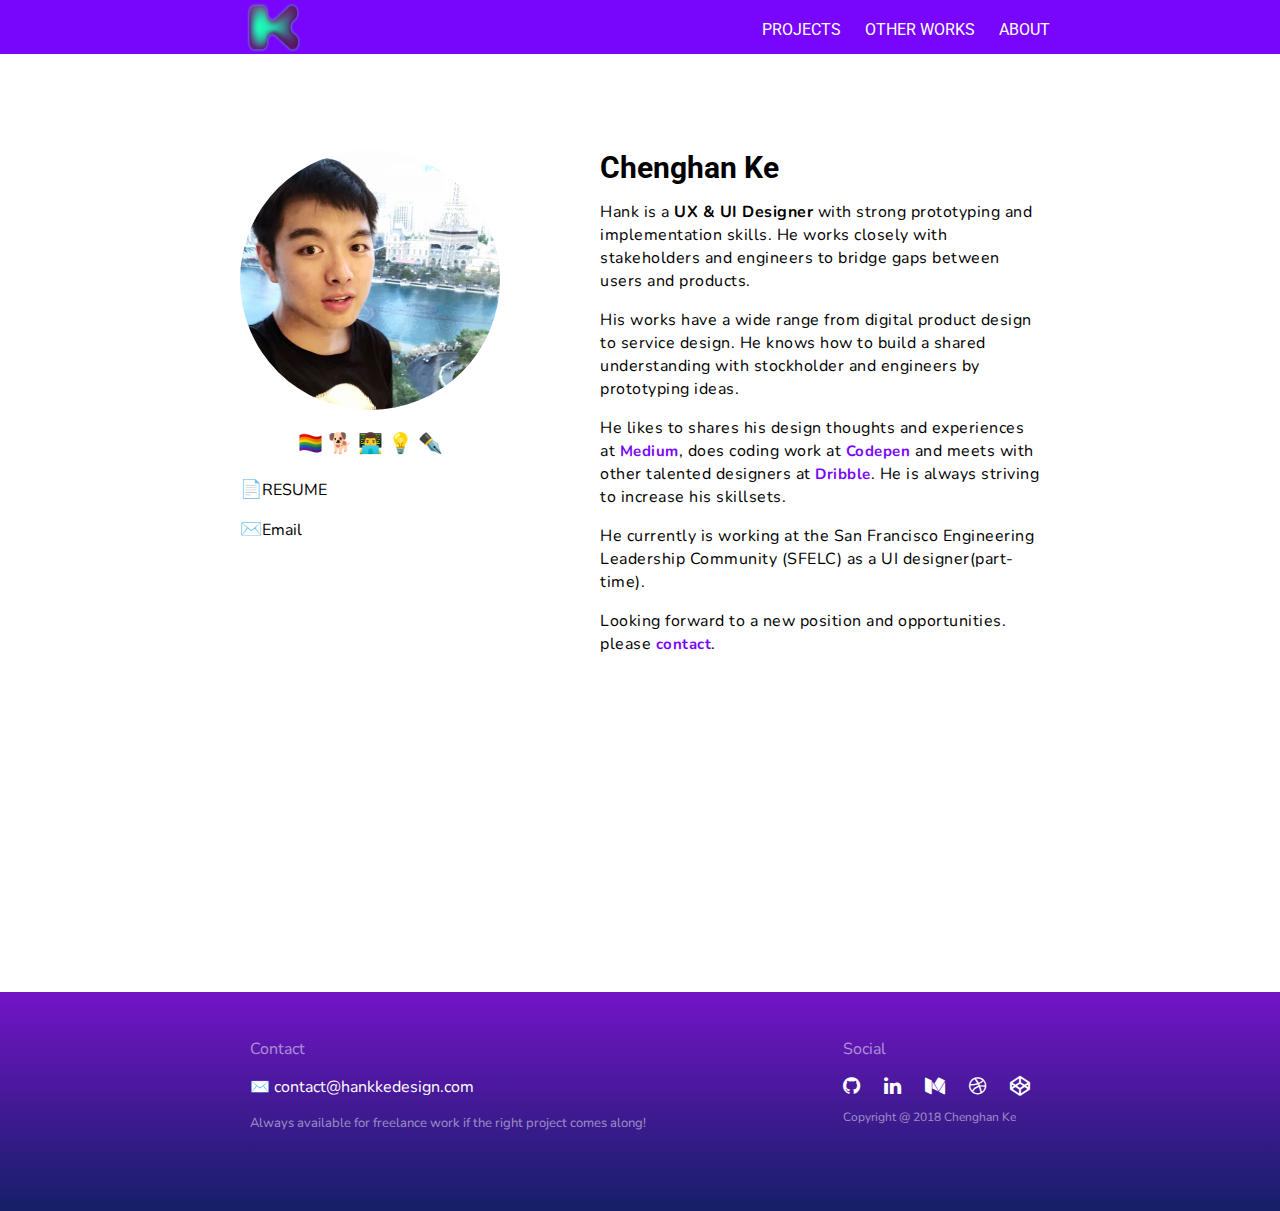
==== My Portfolio/about.html @ 459cce1f "my first push" ====
<!DOCTYPE html>
<html>
<head>
	<title>About</title>
	<meta charset="UTF-8">
	<meta id="meta" name="viewport" content="width=device-width">
	<!-- import style -->
	<link rel="stylesheet" type="text/css" href="styles-about.css">
    <!-- import icon -->
	<link rel="stylesheet" href="https://cdnjs.cloudflare.com/ajax/libs/font-awesome/4.7.0/css/font-awesome.min.css">
	<!-- font style -->
	<link href="https://fonts.googleapis.com/css?family=Roboto" rel="stylesheet">
	<link href="https://fonts.googleapis.com/css?family=Nunito:300" rel="stylesheet">
	
</head>

<body>

<!------NAVIGATION---------------------------------->
		
    <header>
		<div class="headerFlex">
			<img src="asset/logo.png" id="logo">

			<nav>
	           	<ul>
					<li><a href="index.html">
						PROJECTS</a>
					</li>
					
					<li>
						<a href="otherwork.html">OTHER WORKS</a>
					</li>
				
					<li>
						<a href="about.html">ABOUT</a>
					</li>
				
<!-- 					<li>
						<a href="">CONTACT</a>
					</li> -->
				</ul>
			</nav>
		</div>
	</header>

<!------FIXED HELLO---------------------------------->


<!------BIO---------------------------------->
	<div class="bioWrap">
			
		<div>
			<div class="imageContainer" style="background-image:url(asset/about/selfie2.jpg)"></div>
			<p id="emoji"> 🏳️‍🌈  🐕  👨‍💻  💡  ✒️</p>
			<p id="resume">RESUME </p>
			<p id="email">Email</p>
		</div>

		<div class="contentCover">
			<!-- <h2>Say Hello</h2> -->
			<div class="BIO">
				<!-- <p>Always available for freelance work if the right project comes along! Email is the likely place I’ll respond.</p> -->
				<p>Hank is a <b>UX & UI Designer</b> with strong prototyping and implementation skills. He works closely with stakeholders and engineers to bridge gaps between users and products. </p>
				<p>His works have a wide range from digital product design to service design. He knows how to build a shared understanding with stockholder and engineers by prototyping ideas.  </p>
				<p class="hidden">He likes to shares his design thoughts and experiences at <a href="">Medium</a>, does coding work at <a href="">Codepen</a> and meets with other talented designers at <a href="">Dribble</a>. He is always striving to increase his skillsets.</p>
				<p class="hidden">He currently is working at the San Francisco Engineering Leadership Community (SFELC) as a UI designer(part-time). </p>

				<p class="hidden">Looking forward to a new position and opportunities. please <a href="">contact</a>.<p>
			</div>
		</div>

	</div>

<!------FOOTER---------------------------------->
	<footer>
        <div class="footerWrap">
	        <div>
		        <p id="footerContact">Contact</p>
		        <p id="footerEmail"><a href="mailto:contact@hankkedesign.com" target="_top">✉️ contact@hankkedesign.com</a></p>
		        <p id="footerFreelance">Always available for freelance work if the right project comes along!</p>
		        <!-- <p id="footerLinkedIn">LinkedIn</p> -->
	        </div>
			
			<div>
				<p id="footerSocial">Social</p>
				<div class="socialIcon">
					<a href=""><i class="fa fa-github" style="font-size:20px;"></i></a>
					<a href="https://www.linkedin.com/in/chenghan-ke-0b259b152/"><i class="fa fa-linkedin" style="font-size:20px;"></i></a>
					<a href="https://medium.com/@hankkechenghan"><i class="fa fa-medium" style="font-size:20px;"></i></a>
					<!-- <a href=""><i class="fa fa-behance" style="font-size:20px;"></i></a> -->
					<a href="https://dribbble.com/hankke"><i class="fa fa-dribbble" style="font-size:20px;"></i></a>
					<a href="https://codepen.io/Panda_Hank/"><i class="fa fa-codepen" style="font-size:20px;"></i></a>			
				</div>
				<p id="footerCopyright">Copyright @ 2018 Chenghan Ke</p>
		    </div>
	    </div>


		<!-- <div>Copyright @ 2018 Chenghan Ke</div>
 -->
	</footer>

</body>

</html>
---- My Portfolio/styles-about.css ----
body{
	margin:0;
	padding: 0;
	/*background-color: #EAEAEA;*/
	background-color: white;
	box-sizing: border-box;
	font-family: 'Roboto', sans-serif;	
}

p{
	font-family: 'Nunito', sans-serif;
}

h1, h2{
	font-family: 'Nunito', sans-serif;

}

/*---------- HEADER ----------------------------------------*/
header{
	position: fixed;
	top: 0;
	width:100%;
	height: 54px;
	background-color: #7806FC;
	display: flex;
	flex-wrap: wrap;
	justify-content: space-between;
	z-index: 1;
}

header .headerFlex{
    width:820px;
	display: flex;
	flex-wrap: wrap;
	justify-content: space-between;
	margin: 0 auto;
}

header a{
	position: relative;
/*	background-color: gray;*/
	text-decoration:none;
	color: white;
	font-size: 16px;
    padding-left: 20px;
/*    padding-right: 20px;*/
}
header a:before{
	content:''; 
	display:block;
	position:absolute;
    top:0;
    bottom: 0;
    left: 20px;
    right: 0;
    height: 227%;
    width:80%;
    margin: auto;
    border-bottom: 5px solid #57F2EA;
    transform: scale(0);
    opacity: 0;
    /*transition: 0.2s;*/
}
header a:hover{
	color: #57F2EA;
/*	font-weight: bold;*/
}
header a:hover:before{
	/*background-color: red;*/
	transform: scale(1);
	opacity: 1;
	transition: 0.2s;
}


header img#logo{
	position: relative;
	/*padding-left: 10em;*/
}

/*header img#logo:after{
	content:''; 
	display:block;
	position:absolute;
    top:0;
    bottom: 0;
    left: 100px;
    /*right: 0;*/
/*    height: 200px;
    width:200px;
    background-color: red;
}*/

nav ul {
	width:100%;
	margin-top: 20px;
	padding: 0;

}


nav li{
	/*background:red;*/
    display: inline;
    color: white;
    text-align: center;
    text-decoration: none;
}
/*
  nav{
  	margin-right: 50px;
  }*/


/*  ------BIO----------------------------------*/
.bioWrap{
	width:800px;
	/*background-color: red;*/
	display: flex;
	flex-wrap: wrap;
	justify-content: space-between;
	margin: 90px auto;
	margin-bottom: 260px;
	/*margin-bottom:90px;*/
	padding: 60px 30px;
}

.BIO:before{
	content: 'Chenghan Ke';
	font-size: 30px;
	display: block;
	font-weight: bolder;

}
.BIO p{
	letter-spacing: 0.5px;
    line-height: 23px;
}

.BIO a{
	text-decoration: none;
	font-size: 15px;
	font-weight: bold;
	color: #7806FC;
}

.BIO a:hover{
	text-decoration: none;
	font-size: 15px;
	font-weight: bolder;
	color: #AA57F2;
}
#emoji{
	font-size: 20px;
	text-align: center;
}

#resume:before{
	display: inline;
	content: '📄';
	font-size: 18px;
}

#email:before{
	display: inline;
	content: '✉️';
	font-size: 18px;
}

div.imageContainer{
	display: block;
	width: 260px;
	height: 260px;
	background-color: blue;
	border-radius: 200px;
	/*border-color: black;*/
    background-size: cover;
    background-position: center;
    background-repeat: no-repeat;
}

div.contentCover{
	width:440px;
}




/*---------- Footer ----------------------------------------*/

footer{
	color: white;
	width:100%;
	height: 219px;
	margin-top: 100px;
	background: linear-gradient(#7314C6, #151F67);
}

.footerWrap{
    /*background-color: red;*/
    width: 780px;
    display: flex;
	flex-wrap: wrap;
	justify-content: space-between;
	/*align-items:flex-end;*/
	margin:0 auto;
	padding:30px 0px;
}
p#footerContact{
	opacity: 0.5;
}

p#footerFreelance{
	opacity: 0.5;
	font-size: 13px;
}

p#footerSocial{
	margin-left: 20px;
	opacity: 0.5;
}

.footerWrap div.socialIcon a{
	text-decoration: none;
	color:white;
	margin-left:20px;
}

.footerWrap div.socialIcon a:hover{
	text-decoration: none;
	color:black;
}

p#footerCopyright{
	margin-left: 20px;
	font-size: 12px;
	opacity: 0.5;
}

#footerEmail a{
	text-decoration: none;
	color:white;
}
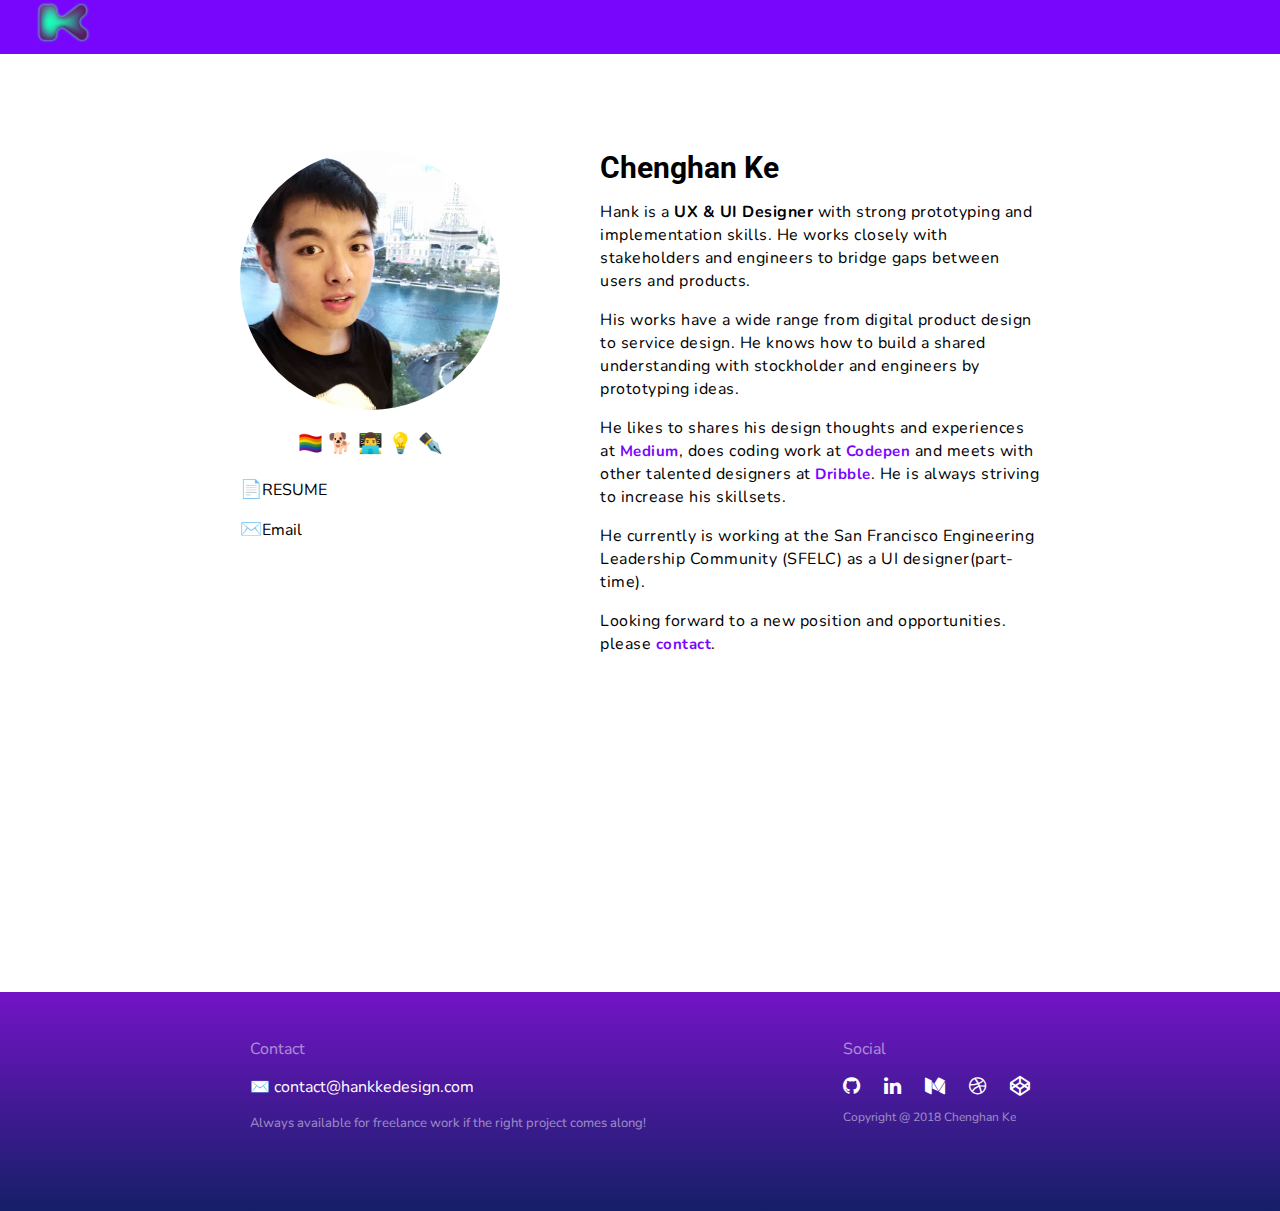
==== commit 56b47416: "responsive navigation for index" ====
--- a/My Portfolio/about.html
+++ b/My Portfolio/about.html
@@ -20,10 +20,13 @@
 		
     <header>
 		<div class="headerFlex">
-			<img src="asset/logo.png" id="logo">
+			<!-- <img src="asset/logo.png" id="logo"> -->
+            <a href="index.html"><img src="asset/logo.svg" id="logo"></a>
+		
 
+			
 			<nav>
-	           	<ul>
+	           		<ul>
 					<li><a href="index.html">
 						PROJECTS</a>
 					</li>
@@ -36,13 +39,67 @@
 						<a href="about.html">ABOUT</a>
 					</li>
 				
-<!-- 					<li>
+					<!-- <li>
 						<a href="">CONTACT</a>
 					</li> -->
+					</a>
 				</ul>
 			</nav>
 		</div>
+	
 	</header>
+
+	<!----moblie---->
+	<div class="mobile-bar-wrapper">
+      <div class="headerFlex">
+			
+           <div id="headerFlex">
+				<div id="logoContainer">
+				 <a href="index.html"><img src="asset/logo.svg" id="logo"></a>
+				</div>
+           
+
+				<!--------animated Icon----------->
+	            <div id="hamber" onclick="myFunction(this)"> 
+					  <div class="bar1"></div>
+					  <div class="bar2"></div>
+					  <div class="bar3"></div>
+	            </div>
+				
+			</div>
+
+			<script>
+			function myFunction(x) {
+			    x.classList.toggle("change");
+			}
+			</script>
+        
+			<nav id="overlayNavigation">
+	           		<ul>
+					<li><a href="index.html">
+						PROJECTS</a>
+					</li>
+					
+					<li>
+						<a href="otherwork.html">OTHER WORKS</a>
+					</li>
+				
+					<li>
+						<a href="about.html">ABOUT</a>
+					</li>
+				
+					<!-- <li>
+						<a href="">CONTACT</a>
+					</li> -->
+					</a>
+				</ul>
+			</nav>
+		</div>
+		
+
+	</div>
+
+
 
 <!------FIXED HELLO---------------------------------->
 
@@ -85,7 +142,7 @@
 			<div>
 				<p id="footerSocial">Social</p>
 				<div class="socialIcon">
-					<a href=""><i class="fa fa-github" style="font-size:20px;"></i></a>
+					<a href="https://github.com/604112215"><i class="fa fa-github" style="font-size:20px;"></i></a>
 					<a href="https://www.linkedin.com/in/chenghan-ke-0b259b152/"><i class="fa fa-linkedin" style="font-size:20px;"></i></a>
 					<a href="https://medium.com/@hankkechenghan"><i class="fa fa-medium" style="font-size:20px;"></i></a>
 					<!-- <a href=""><i class="fa fa-behance" style="font-size:20px;"></i></a> -->
@@ -101,6 +158,14 @@
  -->
 	</footer>
 
+	<!-- jq -->
+	<script
+		  src="https://code.jquery.com/jquery-3.3.1.min.js"
+		  integrity="sha256-FgpCb/KJQlLNfOu91ta32o/NMZxltwRo8QtmkMRdAu8="
+		  crossorigin="anonymous"></script>
+
+    <script src="indexJavascript.js"></script>
+
 </body>
 
 </html>--- a/My Portfolio/styles-about.css
+++ b/My Portfolio/styles-about.css
@@ -17,9 +17,15 @@
 }
 
 /*---------- HEADER ----------------------------------------*/
+
+.mobile-bar-wrapper{
+	display: none;
+}
+
 header{
 	position: fixed;
 	top: 0;
+	left: 0;
 	width:100%;
 	height: 54px;
 	background-color: #7806FC;
@@ -29,12 +35,14 @@
 	z-index: 1;
 }
 
-header .headerFlex{
+header.headerFlex{
     width:820px;
 	display: flex;
 	flex-wrap: wrap;
 	justify-content: space-between;
 	margin: 0 auto;
+	padding-top: 6px;
+	align-items:center;
 }
 
 header a{
@@ -46,7 +54,7 @@
     padding-left: 20px;
 /*    padding-right: 20px;*/
 }
-header a:before{
+header nav a:before{
 	content:''; 
 	display:block;
 	position:absolute;
@@ -74,23 +82,12 @@
 }
 
 
+
 header img#logo{
 	position: relative;
-	/*padding-left: 10em;*/
-}
-
-/*header img#logo:after{
-	content:''; 
-	display:block;
-	position:absolute;
-    top:0;
-    bottom: 0;
-    left: 100px;
-    /*right: 0;*/
-/*    height: 200px;
-    width:200px;
-    background-color: red;
-}*/
+	width:90px;
+}
+
 
 nav ul {
 	width:100%;
@@ -111,6 +108,8 @@
   nav{
   	margin-right: 50px;
   }*/
+
+
 
 
 /*  ------BIO----------------------------------*/
@@ -241,4 +240,500 @@
 #footerEmail a{
 	text-decoration: none;
 	color:white;
-}+}
+
+
+
+/*----------Break Point(screen 480-820)---------------------*/
+@media (min-width:500px)and (max-width:820px){
+
+    header{
+    	width:100%;
+    }
+
+	header .headerFlex{
+		width:90%;
+	}
+
+	header .headerFlex nav{
+		margin-right: 20px;
+	}
+    
+    /*------hero page*/
+    .heroPage{
+    	height: auto;
+    }
+   
+   div.heroPage .flexBox{
+   	width: 60%;
+   	height: auto;
+   	/*flex-direction:column;*/
+    justify-content: flex-start;
+    align-content:center;
+   }
+
+   
+   p.#bioS{
+   	width: 100%;
+   }
+
+   #Hello {
+   	font-size: 3em;
+   	width:100%;
+   	line-height: 1em;
+   }
+   
+   .projectFlex{
+   	width: 100%; 
+   }
+
+   .socialIcon i{
+   	margin-left: 0px;
+   	margin-right: 20px;
+   }
+
+   /*------gallery*/
+    .projectFlex{
+   	width: 100%; 
+   }
+
+ 
+   /*------footer*/
+
+   div.footerWrap{
+   	width: 90%;
+      }
+
+   footer{
+   	height: auto;
+   }
+   
+ p#footerSocial{
+   	margin-left: 0px;
+   }
+
+  p#footerCopyright{
+   	margin-left: 0px;
+   }
+
+
+}
+
+/*----------Break Point(480  500)---------------------*/
+
+@media (min-width:480px)and (max-width:500px){
+
+    header{
+    	display: none;
+    }
+    
+
+    /*----moblie-showup---*/
+    .mobile-bar-wrapper{
+    	width: 100%;
+    	/*height: 100%;*/
+    	/*background: red;*/
+    	/*background-size: auto;*/
+
+    	display: block;
+    	position: fixed;
+    	top: 0px;
+    	left: 0px;
+    	z-index: 1;
+    }
+    /*------Header fixed--------------------------------*/
+    #headerFlex{
+    	height: 54px;
+    	background-color:#7806FC;
+    	display: flex;
+    	flex-wrap: wrap;
+    	justify-content: space-between;
+    	align-items:center;
+
+    }
+
+    #logoContainer{
+    	/*background: lightblue;*/
+
+    	width:90px;
+    	height:100%;
+    	padding-top:10px;
+    }
+   
+    #hamber{
+    	width: 40px;
+    	height: 40px;
+    /*	background: red;*/
+    }
+    
+    /*------menu animation*/
+    .bar1, .bar2, .bar3 {
+    width: 35px;
+    height: 5px;
+    background-color: white;
+    margin: 6px 0;
+    transition: 0.4s;
+   }
+   .change .bar1 {
+    -webkit-transform: rotate(-45deg) translate(-8px, 8px);
+    transform: rotate(-45deg) translate(-8px, 7px);
+    }
+
+    .change .bar2 {opacity: 0;}
+
+    .change .bar3 {
+        -webkit-transform: rotate(45deg) translate(-8px, -8px);
+        transform: rotate(45deg) translate(-8px, -8px);
+    }
+
+    /*--overlay-navigation---------*/
+
+    nav#overlayNavigation{
+    	width: 100%;
+    	height: 100%;
+    	/*background:#5B2788;*/
+    	background:#7806FC;
+    	opacity: 0.9;
+    	/*height:0%;
+    	width: 100%;*/
+    	display: none;
+    	/*transition: 0.5s;*/
+    }
+
+	nav ul {
+		width:100%;
+		height:1080px;
+		padding-top: 40%;
+    	font-size: 1.3em;
+    	margin: 0px;
+	}
+
+
+	nav li{
+		padding: 20px 0;
+	    display: block;
+	    color: white;
+	    text-align: center;
+	}
+
+	nav li a{
+		padding-left: 0px;
+		font-size: 1em;
+		text-decoration: none;
+		color: white;
+	}
+
+	nav li a:hover{
+		color:grey;
+		opacity: 1;
+		font-weight: bolder;
+	}
+
+
+
+/*------hero page-------*/
+ 
+    .heroPage{
+    	width:100%;
+    	height:100%;
+    }
+   
+   div.heroPage .flexBox{
+   	width: 80%;
+   	height: 100%;
+    justify-content: flex-start;
+    align-content:center;
+   }
+   .heroPage:after{
+   	content: url(asset/background3.png);
+   	width:100%;
+   	padding-left: 0px;
+   	padding-top: 150px;
+
+   }
+   
+   p#bioS {
+   	width: 100%;
+   	font-size: 13px;
+   }
+
+   strong{
+   	font-size: 12px;
+   }
+
+   #Hello {
+   	font-size: 3em;
+   	width:100%;
+   	line-height: 1em;
+   }
+   
+   .socialIcon i{
+   	margin-left: 0px;
+   	margin-right: 20px;
+   }
+
+   div.resumeBar{
+   	text-align: center;
+   }
+
+   #mediumHero{
+   	/*margin-right: 0px;*/
+   }
+   .resumeBar button{
+   	margin-top:10px;
+   	margin-left:0px;
+   	margin-bottom: 70px;
+   	font-size: 10px;
+   	padding: 0px 15px;
+   }
+
+   /*------gallery*/
+    .projectFlex{
+   	width: 90%; 
+   	height: 100%;
+   	display: block;
+   }
+
+   .projectFlex a{
+   	width: 100%;
+   }
+
+   .card{
+   	width:99%;
+   }
+
+  .imageContainer{
+  	width:100%;
+  }
+ 
+   /*------footer*/
+
+   div.footerWrap{
+   	width: 90%;
+      }
+
+   footer{
+   	height: auto;
+   }
+   
+ p#footerSocial{
+   	margin-left: 0px;
+   }
+
+  p#footerCopyright{
+   	margin-left: 0px;
+   }
+}
+
+
+
+
+
+
+/*----------Break Point(<480)---------------------*/
+
+@media (max-width:480px){
+
+    header{
+    	display: none;
+    }
+    
+
+    /*----moblie-showup---*/
+    .mobile-bar-wrapper{
+    	width: 100%;
+    	/*height: 100%;*/
+    	/*background: red;*/
+    	/*background-size: auto;*/
+
+    	display: block;
+    	position: fixed;
+    	top: 0px;
+    	left: 0px;
+    	z-index: 1;
+    }
+    /*------Header fixed--------------------------------*/
+    #headerFlex{
+    	height: 54px;
+    	background-color:#7806FC;
+    	display: flex;
+    	flex-wrap: wrap;
+    	justify-content: space-between;
+    	align-items:center;
+
+    }
+
+    #logoContainer{
+    	/*background: lightblue;*/
+
+    	width:90px;
+    	height:100%;
+    	padding-top:10px;
+    }
+
+    #hamber{
+    	width: 40px;
+    	height: 40px;
+    	/*background: red;*/
+    }
+    
+     /*------menu animation*/
+    .bar1, .bar2, .bar3 {
+    width: 35px;
+    height: 5px;
+    background-color: white;
+    margin: 6px 0;
+    transition: 0.4s;
+   }
+   .change .bar1 {
+    -webkit-transform: rotate(-45deg) translate(-8px, 8px);
+    transform: rotate(-45deg) translate(-8px, 7px);
+    }
+
+    .change .bar2 {opacity: 0;}
+
+    .change .bar3 {
+        -webkit-transform: rotate(45deg) translate(-8px, -8px);
+        transform: rotate(45deg) translate(-8px, -8px);
+    }
+
+    /*--overlay-navigation---------*/
+
+    nav#overlayNavigation{
+    	width: 100%;
+    	/*background:#5B2788;*/
+    	background:#7806FC;
+    	opacity: 0.9;
+    	/*height:0%;
+    	width: 100%;*/
+    	display: none;
+    	/*transition: 0.5s;*/
+    }
+
+	nav ul {
+		width:100%;
+		height:820px;
+		padding-top: 40%;
+    	font-size: 1.3em;
+    	margin: 0px;
+	}
+
+
+	nav li{
+		padding: 20px 0;
+	    display: block;
+	    color: white;
+	    text-align: center;
+	}
+
+	nav li a{
+		padding-left: 0px;
+		font-size: 1em;
+		text-decoration: none;
+		color: white;
+	}
+
+	nav li a:hover{
+		color:grey;
+		opacity: 1;
+		font-weight: bolder;
+	}
+
+
+
+/*------hero page-------*/
+ 
+    .heroPage{
+    	width:100%;
+    	height:100%;
+    }
+   
+   div.heroPage .flexBox{
+   	width: 80%;
+   	height: 100%;
+    justify-content: flex-start;
+    align-content:center;
+   }
+   .heroPage:after{
+   	content: url(asset/background3.png);
+   	width:100%;
+   	padding-left: 0px;
+   	padding-top: 150px;
+
+   }
+   
+   p#bioS {
+   	width: 100%;
+   	font-size: 13px;
+   }
+
+   strong{
+   	font-size: 12px;
+   }
+
+   #Hello {
+   	font-size: 3em;
+   	width:100%;
+   	line-height: 1em;
+   }
+   
+   .socialIcon i{
+   	margin-left: 0px;
+   	margin-right: 20px;
+   }
+
+   div.resumeBar{
+   	text-align: center;
+   }
+
+   #mediumHero{
+   	/*margin-right: 0px;*/
+   }
+   .resumeBar button{
+   	margin-top:10px;
+   	margin-left:0px;
+   	margin-bottom: 70px;
+   	font-size: 10px;
+   	padding: 0px 15px;
+   }
+
+   /*------gallery*/
+    .projectFlex{
+   	width: 90%; 
+   	height: 100%;
+   	display: block;
+   }
+
+   .projectFlex a{
+   	width: 100%;
+   }
+
+   .card{
+   	width:99%;
+   }
+
+  .imageContainer{
+  	width:100%;
+  }
+ 
+   /*------footer*/
+
+   div.footerWrap{
+   	width: 90%;
+      }
+
+   footer{
+   	height: auto;
+   }
+   
+ p#footerSocial{
+   	margin-left: 0px;
+   }
+
+  p#footerCopyright{
+   	margin-left: 0px;
+   }
+}
+
+
+
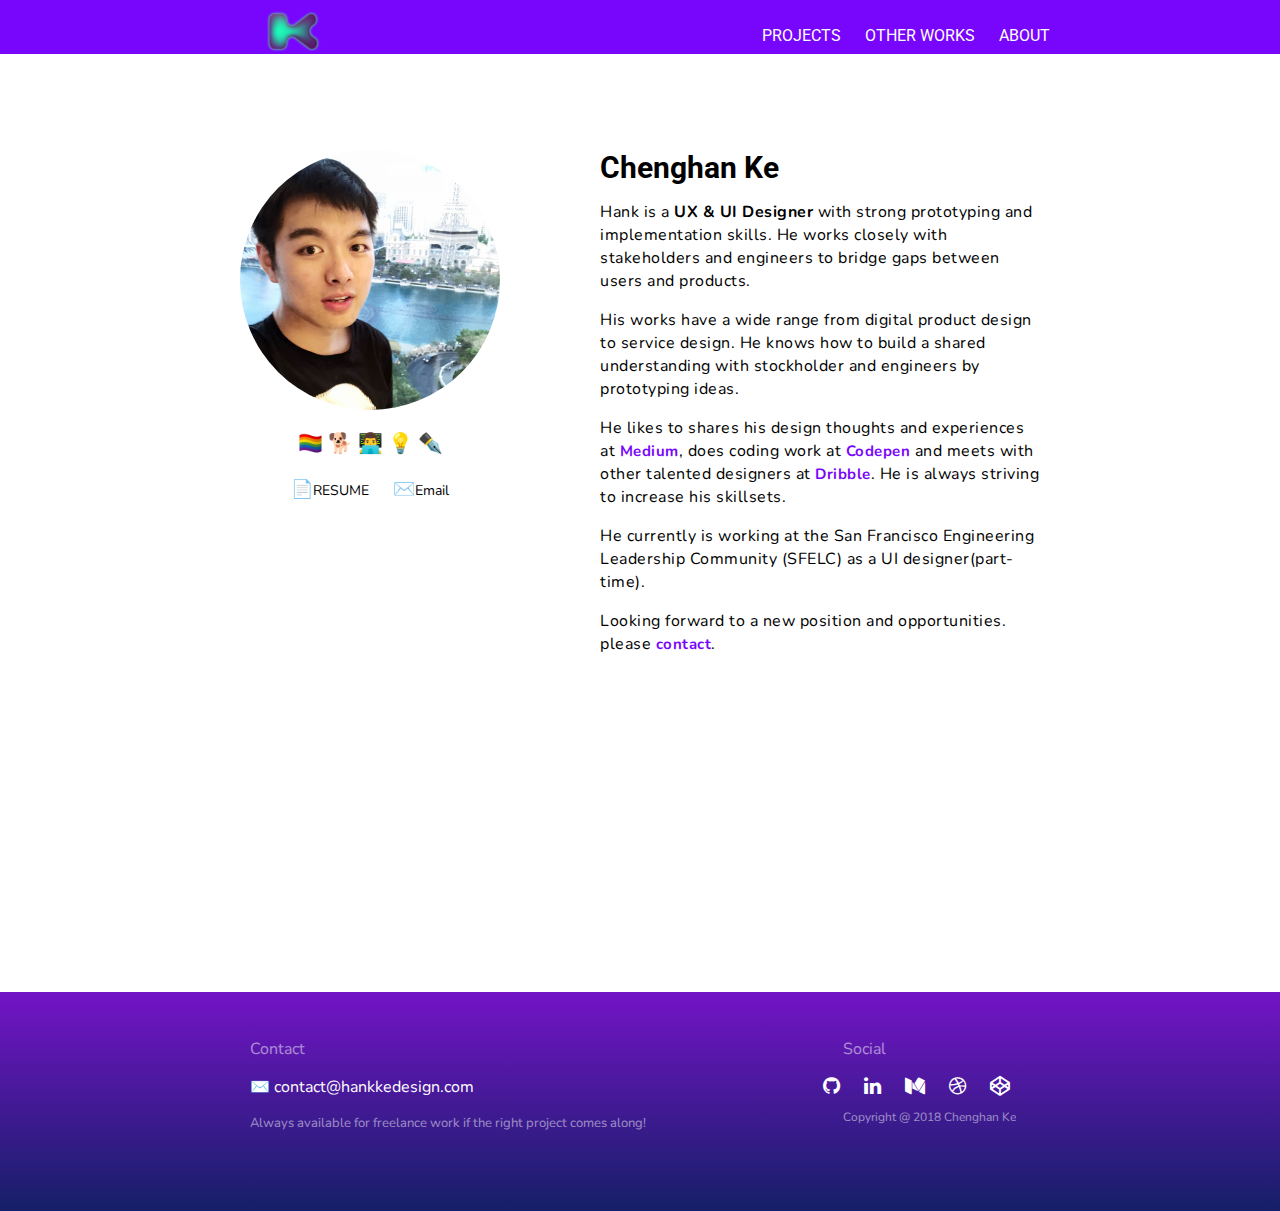
==== commit 18c0988a: "update responsive pages for index about other work" ====
--- a/My Portfolio/about.html
+++ b/My Portfolio/about.html
@@ -42,7 +42,7 @@
 					<!-- <li>
 						<a href="">CONTACT</a>
 					</li> -->
-					</a>
+					
 				</ul>
 			</nav>
 		</div>
@@ -101,17 +101,23 @@
 
 
 
+
 <!------FIXED HELLO---------------------------------->
 
 
 <!------BIO---------------------------------->
 	<div class="bioWrap">
 			
-		<div>
+		<div id="left">
 			<div class="imageContainer" style="background-image:url(asset/about/selfie2.jpg)"></div>
+			<div>
 			<p id="emoji"> 🏳️‍🌈  🐕  👨‍💻  💡  ✒️</p>
-			<p id="resume">RESUME </p>
-			<p id="email">Email</p>
+			<div id="resumeEmail">
+			<p id="resume"><a href="resume.html" target="_blank">RESUME</a></p>
+			<p id="email"><a href="mailto:contact@hankkedesign.com" target="_top">Email</a></p>
+			</div>
+			</div>
+
 		</div>
 
 		<div class="contentCover">
@@ -120,7 +126,7 @@
 				<!-- <p>Always available for freelance work if the right project comes along! Email is the likely place I’ll respond.</p> -->
 				<p>Hank is a <b>UX & UI Designer</b> with strong prototyping and implementation skills. He works closely with stakeholders and engineers to bridge gaps between users and products. </p>
 				<p>His works have a wide range from digital product design to service design. He knows how to build a shared understanding with stockholder and engineers by prototyping ideas.  </p>
-				<p class="hidden">He likes to shares his design thoughts and experiences at <a href="">Medium</a>, does coding work at <a href="">Codepen</a> and meets with other talented designers at <a href="">Dribble</a>. He is always striving to increase his skillsets.</p>
+				<p class="hidden">He likes to shares his design thoughts and experiences at <a href="https://medium.com/@hankkechenghan">Medium</a>, does coding work at <a href="https://codepen.io/Panda_Hank/">Codepen</a> and meets with other talented designers at <a href="https://dribbble.com/hankke">Dribble</a>. He is always striving to increase his skillsets.</p>
 				<p class="hidden">He currently is working at the San Francisco Engineering Leadership Community (SFELC) as a UI designer(part-time). </p>
 
 				<p class="hidden">Looking forward to a new position and opportunities. please <a href="">contact</a>.<p>
--- a/My Portfolio/styles-about.css
+++ b/My Portfolio/styles-about.css
@@ -19,45 +19,45 @@
 /*---------- HEADER ----------------------------------------*/
 
 .mobile-bar-wrapper{
-	display: none;
+  display: none;
 }
 
 header{
-	position: fixed;
-	top: 0;
-	left: 0;
-	width:100%;
-	height: 54px;
-	background-color: #7806FC;
-	display: flex;
-	flex-wrap: wrap;
-	justify-content: space-between;
-	z-index: 1;
-}
-
-header.headerFlex{
-    width:820px;
-	display: flex;
-	flex-wrap: wrap;
-	justify-content: space-between;
-	margin: 0 auto;
-	padding-top: 6px;
-	align-items:center;
+  position: fixed;
+  top: 0;
+  left: 0;
+  width:100%;
+  height: 54px;
+  background-color: #7806FC;
+  display: flex;
+  flex-wrap: wrap;
+  justify-content: space-between;
+  z-index: 1;
+}
+
+header .headerFlex{
+  width:820px;
+  display: flex;
+  flex-wrap: wrap;
+  justify-content: space-between;
+  margin: 0 auto;
+  padding-top: 6px;
+  align-items:center;
 }
 
 header a{
-	position: relative;
-/*	background-color: gray;*/
-	text-decoration:none;
-	color: white;
-	font-size: 16px;
+  position: relative;
+/*  background-color: gray;*/
+  text-decoration:none;
+  color: white;
+  font-size: 16px;
     padding-left: 20px;
 /*    padding-right: 20px;*/
 }
 header nav a:before{
-	content:''; 
-	display:block;
-	position:absolute;
+  content:''; 
+  display:block;
+  position:absolute;
     top:0;
     bottom: 0;
     left: 20px;
@@ -71,34 +71,34 @@
     /*transition: 0.2s;*/
 }
 header a:hover{
-	color: #57F2EA;
-/*	font-weight: bold;*/
+  color: #57F2EA;
+/*  font-weight: bold;*/
 }
 header a:hover:before{
-	/*background-color: red;*/
-	transform: scale(1);
-	opacity: 1;
-	transition: 0.2s;
+  /*background-color: red;*/
+  transform: scale(1);
+  opacity: 1;
+  transition: 0.2s;
 }
 
 
 
 header img#logo{
-	position: relative;
-	width:90px;
+  position: relative;
+  width:90px;
 }
 
 
 nav ul {
-	width:100%;
-	margin-top: 20px;
-	padding: 0;
+  width:100%;
+  margin-top: 20px;
+  padding: 0;
 
 }
 
 
 nav li{
-	/*background:red;*/
+  /*background:red;*/
     display: inline;
     color: white;
     text-align: center;
@@ -106,13 +106,13 @@
 }
 /*
   nav{
-  	margin-right: 50px;
+    margin-right: 50px;
   }*/
 
 
 
-
 /*  ------BIO----------------------------------*/
+
 .bioWrap{
 	width:800px;
 	/*background-color: red;*/
@@ -125,6 +125,17 @@
 	padding: 60px 30px;
 }
 
+#left{
+  /*background: red;*/
+  text-decoration: none;
+}
+
+#left a{
+   text-decoration: none;
+   color: black;
+   font-size: 14px;
+}
+
 .BIO:before{
 	content: 'Chenghan Ke';
 	font-size: 30px;
@@ -150,6 +161,7 @@
 	font-weight: bolder;
 	color: #AA57F2;
 }
+
 #emoji{
 	font-size: 20px;
 	text-align: center;
@@ -159,6 +171,17 @@
 	display: inline;
 	content: '📄';
 	font-size: 18px;
+}
+#resume{
+  display: inline;
+}
+
+#email{
+  display: inline;
+  margin-left: 20px;
+}
+#resumeEmail{
+  text-align: center;
 }
 
 #email:before{
@@ -223,7 +246,7 @@
 .footerWrap div.socialIcon a{
 	text-decoration: none;
 	color:white;
-	margin-left:20px;
+	margin-right:20px;
 }
 
 .footerWrap div.socialIcon a:hover{
@@ -244,8 +267,8 @@
 
 
 
-/*----------Break Point(screen 480-820)---------------------*/
-@media (min-width:500px)and (max-width:820px){
+/*----------Break Point(screen 500-820)---------------------*/
+@media (min-width:778px)and (max-width:860px){
 
     header{
     	width:100%;
@@ -293,8 +316,8 @@
    }
 
    /*------gallery*/
-    .projectFlex{
-   	width: 100%; 
+    .bioWrap{
+   	width: 90%; 
    }
 
  
@@ -321,7 +344,7 @@
 
 /*----------Break Point(480  500)---------------------*/
 
-@media (min-width:480px)and (max-width:500px){
+@media screen and (max-width:778px){
 
     header{
     	display: none;
@@ -433,78 +456,27 @@
 
 /*------hero page-------*/
  
-    .heroPage{
+    .bioWrap{
+     /* background: red;*/
     	width:100%;
     	height:100%;
-    }
-   
-   div.heroPage .flexBox{
-   	width: 80%;
-   	height: 100%;
-    justify-content: flex-start;
-    align-content:center;
-   }
-   .heroPage:after{
-   	content: url(asset/background3.png);
-   	width:100%;
-   	padding-left: 0px;
-   	padding-top: 150px;
-
-   }
-   
-   p#bioS {
-   	width: 100%;
-   	font-size: 13px;
-   }
-
-   strong{
-   	font-size: 12px;
-   }
-
-   #Hello {
-   	font-size: 3em;
-   	width:100%;
-   	line-height: 1em;
-   }
-   
-   .socialIcon i{
-   	margin-left: 0px;
-   	margin-right: 20px;
-   }
-
-   div.resumeBar{
-   	text-align: center;
-   }
-
-   #mediumHero{
-   	/*margin-right: 0px;*/
-   }
-   .resumeBar button{
-   	margin-top:10px;
-   	margin-left:0px;
-   	margin-bottom: 70px;
-   	font-size: 10px;
-   	padding: 0px 15px;
-   }
+     /* margin: 90px auto;*/
+      margin: 100px 0;
+      padding: 20px 0px;
+      justify-content: center;
+    }
+    .BIO{
+      width:100%;
+      margin-top:60px; 
+    }
+
+    div.contentCover{
+      width:80%;
+    }
+
 
    /*------gallery*/
-    .projectFlex{
-   	width: 90%; 
-   	height: 100%;
-   	display: block;
-   }
-
-   .projectFlex a{
-   	width: 100%;
-   }
-
-   .card{
-   	width:99%;
-   }
-
-  .imageContainer{
-  	width:100%;
-  }
+   
  
    /*------footer*/
 
@@ -530,210 +502,6 @@
 
 
 
-/*----------Break Point(<480)---------------------*/
-
-@media (max-width:480px){
-
-    header{
-    	display: none;
-    }
-    
-
-    /*----moblie-showup---*/
-    .mobile-bar-wrapper{
-    	width: 100%;
-    	/*height: 100%;*/
-    	/*background: red;*/
-    	/*background-size: auto;*/
-
-    	display: block;
-    	position: fixed;
-    	top: 0px;
-    	left: 0px;
-    	z-index: 1;
-    }
-    /*------Header fixed--------------------------------*/
-    #headerFlex{
-    	height: 54px;
-    	background-color:#7806FC;
-    	display: flex;
-    	flex-wrap: wrap;
-    	justify-content: space-between;
-    	align-items:center;
-
-    }
-
-    #logoContainer{
-    	/*background: lightblue;*/
-
-    	width:90px;
-    	height:100%;
-    	padding-top:10px;
-    }
-
-    #hamber{
-    	width: 40px;
-    	height: 40px;
-    	/*background: red;*/
-    }
-    
-     /*------menu animation*/
-    .bar1, .bar2, .bar3 {
-    width: 35px;
-    height: 5px;
-    background-color: white;
-    margin: 6px 0;
-    transition: 0.4s;
-   }
-   .change .bar1 {
-    -webkit-transform: rotate(-45deg) translate(-8px, 8px);
-    transform: rotate(-45deg) translate(-8px, 7px);
-    }
-
-    .change .bar2 {opacity: 0;}
-
-    .change .bar3 {
-        -webkit-transform: rotate(45deg) translate(-8px, -8px);
-        transform: rotate(45deg) translate(-8px, -8px);
-    }
-
-    /*--overlay-navigation---------*/
-
-    nav#overlayNavigation{
-    	width: 100%;
-    	/*background:#5B2788;*/
-    	background:#7806FC;
-    	opacity: 0.9;
-    	/*height:0%;
-    	width: 100%;*/
-    	display: none;
-    	/*transition: 0.5s;*/
-    }
-
-	nav ul {
-		width:100%;
-		height:820px;
-		padding-top: 40%;
-    	font-size: 1.3em;
-    	margin: 0px;
-	}
-
-
-	nav li{
-		padding: 20px 0;
-	    display: block;
-	    color: white;
-	    text-align: center;
-	}
-
-	nav li a{
-		padding-left: 0px;
-		font-size: 1em;
-		text-decoration: none;
-		color: white;
-	}
-
-	nav li a:hover{
-		color:grey;
-		opacity: 1;
-		font-weight: bolder;
-	}
-
-
-
-/*------hero page-------*/
- 
-    .heroPage{
-    	width:100%;
-    	height:100%;
-    }
-   
-   div.heroPage .flexBox{
-   	width: 80%;
-   	height: 100%;
-    justify-content: flex-start;
-    align-content:center;
-   }
-   .heroPage:after{
-   	content: url(asset/background3.png);
-   	width:100%;
-   	padding-left: 0px;
-   	padding-top: 150px;
-
-   }
-   
-   p#bioS {
-   	width: 100%;
-   	font-size: 13px;
-   }
-
-   strong{
-   	font-size: 12px;
-   }
-
-   #Hello {
-   	font-size: 3em;
-   	width:100%;
-   	line-height: 1em;
-   }
-   
-   .socialIcon i{
-   	margin-left: 0px;
-   	margin-right: 20px;
-   }
-
-   div.resumeBar{
-   	text-align: center;
-   }
-
-   #mediumHero{
-   	/*margin-right: 0px;*/
-   }
-   .resumeBar button{
-   	margin-top:10px;
-   	margin-left:0px;
-   	margin-bottom: 70px;
-   	font-size: 10px;
-   	padding: 0px 15px;
-   }
-
-   /*------gallery*/
-    .projectFlex{
-   	width: 90%; 
-   	height: 100%;
-   	display: block;
-   }
-
-   .projectFlex a{
-   	width: 100%;
-   }
-
-   .card{
-   	width:99%;
-   }
-
-  .imageContainer{
-  	width:100%;
-  }
- 
-   /*------footer*/
-
-   div.footerWrap{
-   	width: 90%;
-      }
-
-   footer{
-   	height: auto;
-   }
-   
- p#footerSocial{
-   	margin-left: 0px;
-   }
-
-  p#footerCopyright{
-   	margin-left: 0px;
-   }
-}
-
-
-
+
+
+
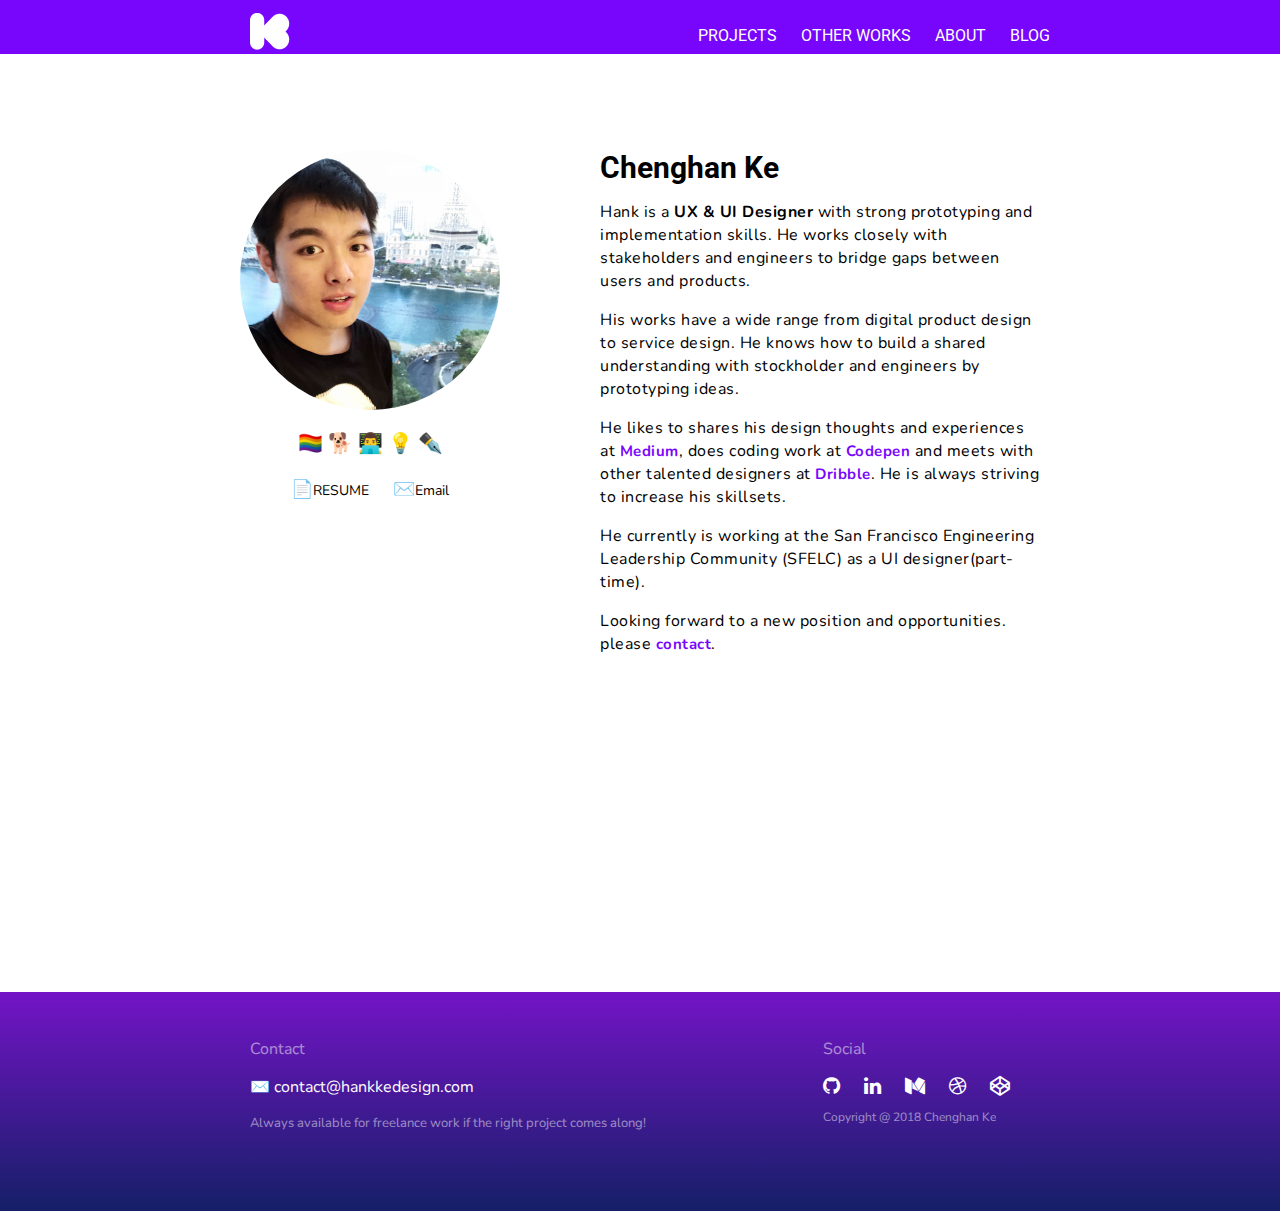
==== commit 3e264bdb: "submit for final" ====
--- a/My Portfolio/about.html
+++ b/My Portfolio/about.html
@@ -1,9 +1,10 @@
 <!DOCTYPE html>
 <html>
 <head>
-	<title>About</title>
+	<title>Hank Ke·Design | About</title>
 	<meta charset="UTF-8">
 	<meta id="meta" name="viewport" content="width=device-width">
+	<link rel="icon" type="image/png" href="asset/favicon.png">
 	<!-- import style -->
 	<link rel="stylesheet" type="text/css" href="styles-about.css">
     <!-- import icon -->
@@ -21,7 +22,9 @@
     <header>
 		<div class="headerFlex">
 			<!-- <img src="asset/logo.png" id="logo"> -->
-            <a href="index.html"><img src="asset/logo.svg" id="logo"></a>
+           <!--  <a href="index.html"><img src="asset/logo.svg" id="logo"></a> -->
+
+           <a href="index.html"><img src="asset/logotest.png" id="logo"></a>
 		
 
 			
@@ -39,9 +42,9 @@
 						<a href="about.html">ABOUT</a>
 					</li>
 				
-					<!-- <li>
-						<a href="">CONTACT</a>
-					</li> -->
+					<li>
+						<a href="https://blog.hankkedesign.com" target="_blank">BLOG</a>
+					</li>
 					
 				</ul>
 			</nav>
@@ -55,7 +58,7 @@
 			
            <div id="headerFlex">
 				<div id="logoContainer">
-				 <a href="index.html"><img src="asset/logo.svg" id="logo"></a>
+				 <a href="index.html"><img src="asset/logotest.png" id="logo"></a>
 				</div>
            
 
@@ -88,9 +91,9 @@
 						<a href="about.html">ABOUT</a>
 					</li>
 				
-					<!-- <li>
-						<a href="">CONTACT</a>
-					</li> -->
+					<li>
+						<a href="https://blog.hankkedesign.com" target="_blank">BLOG</a>
+					</li>
 					</a>
 				</ul>
 			</nav>
@@ -98,8 +101,6 @@
 		
 
 	</div>
-
-
 
 
 <!------FIXED HELLO---------------------------------->
@@ -148,12 +149,12 @@
 			<div>
 				<p id="footerSocial">Social</p>
 				<div class="socialIcon">
-					<a href="https://github.com/604112215"><i class="fa fa-github" style="font-size:20px;"></i></a>
-					<a href="https://www.linkedin.com/in/chenghan-ke-0b259b152/"><i class="fa fa-linkedin" style="font-size:20px;"></i></a>
-					<a href="https://medium.com/@hankkechenghan"><i class="fa fa-medium" style="font-size:20px;"></i></a>
+					<a href="https://github.com/604112215" target="_blank"><i class="fa fa-github" style="font-size:20px;"></i></a>
+					<a href="https://www.linkedin.com/in/chenghan-ke-0b259b152/" target="_blank"><i class="fa fa-linkedin" style="font-size:20px;"></i></a>
+					<a href="https://medium.com/@hankkechenghan" target="_blank"><i class="fa fa-medium" style="font-size:20px;"></i></a>
 					<!-- <a href=""><i class="fa fa-behance" style="font-size:20px;"></i></a> -->
-					<a href="https://dribbble.com/hankke"><i class="fa fa-dribbble" style="font-size:20px;"></i></a>
-					<a href="https://codepen.io/Panda_Hank/"><i class="fa fa-codepen" style="font-size:20px;"></i></a>			
+					<a href="https://dribbble.com/hankke" target="_blank"><i class="fa fa-dribbble" style="font-size:20px;"></i></a>
+					<a href="https://codepen.io/Panda_Hank/" target="_blank"><i class="fa fa-codepen" style="font-size:20px;"></i></a>			
 				</div>
 				<p id="footerCopyright">Copyright @ 2018 Chenghan Ke</p>
 		    </div>
--- a/My Portfolio/styles-about.css
+++ b/My Portfolio/styles-about.css
@@ -45,13 +45,22 @@
   align-items:center;
 }
 
+/*mobile-bar-wrapper.headerFlex{
+  display: flex;
+  flex-wrap: wrap;
+  justify-content: space-between;
+  margin: 0 auto;
+  padding-top: 6px;
+  align-items:center;
+}*/
+
 header a{
   position: relative;
 /*  background-color: gray;*/
   text-decoration:none;
   color: white;
   font-size: 16px;
-    padding-left: 20px;
+  padding-left: 20px;
 /*    padding-right: 20px;*/
 }
 header nav a:before{
@@ -83,10 +92,24 @@
 
 
 
+/*header img#logo{
+  position: relative;
+  width:90px;
+}
+*/
 header img#logo{
   position: relative;
-  width:90px;
-}
+  width:40px;
+}
+
+.mobile-bar-wrapper img#logo{
+  position: relative;
+  width:40px;
+  margin-top: 5px;
+  margin-left:16px;
+}
+
+
 
 
 nav ul {
@@ -108,6 +131,7 @@
   nav{
     margin-right: 50px;
   }*/
+
 
 
 
@@ -239,7 +263,7 @@
 }
 
 p#footerSocial{
-	margin-left: 20px;
+/*	margin-left: 20px;*/
 	opacity: 0.5;
 }
 
@@ -255,7 +279,7 @@
 }
 
 p#footerCopyright{
-	margin-left: 20px;
+	/*margin-left: 20px;*/
 	font-size: 12px;
 	opacity: 0.5;
 }
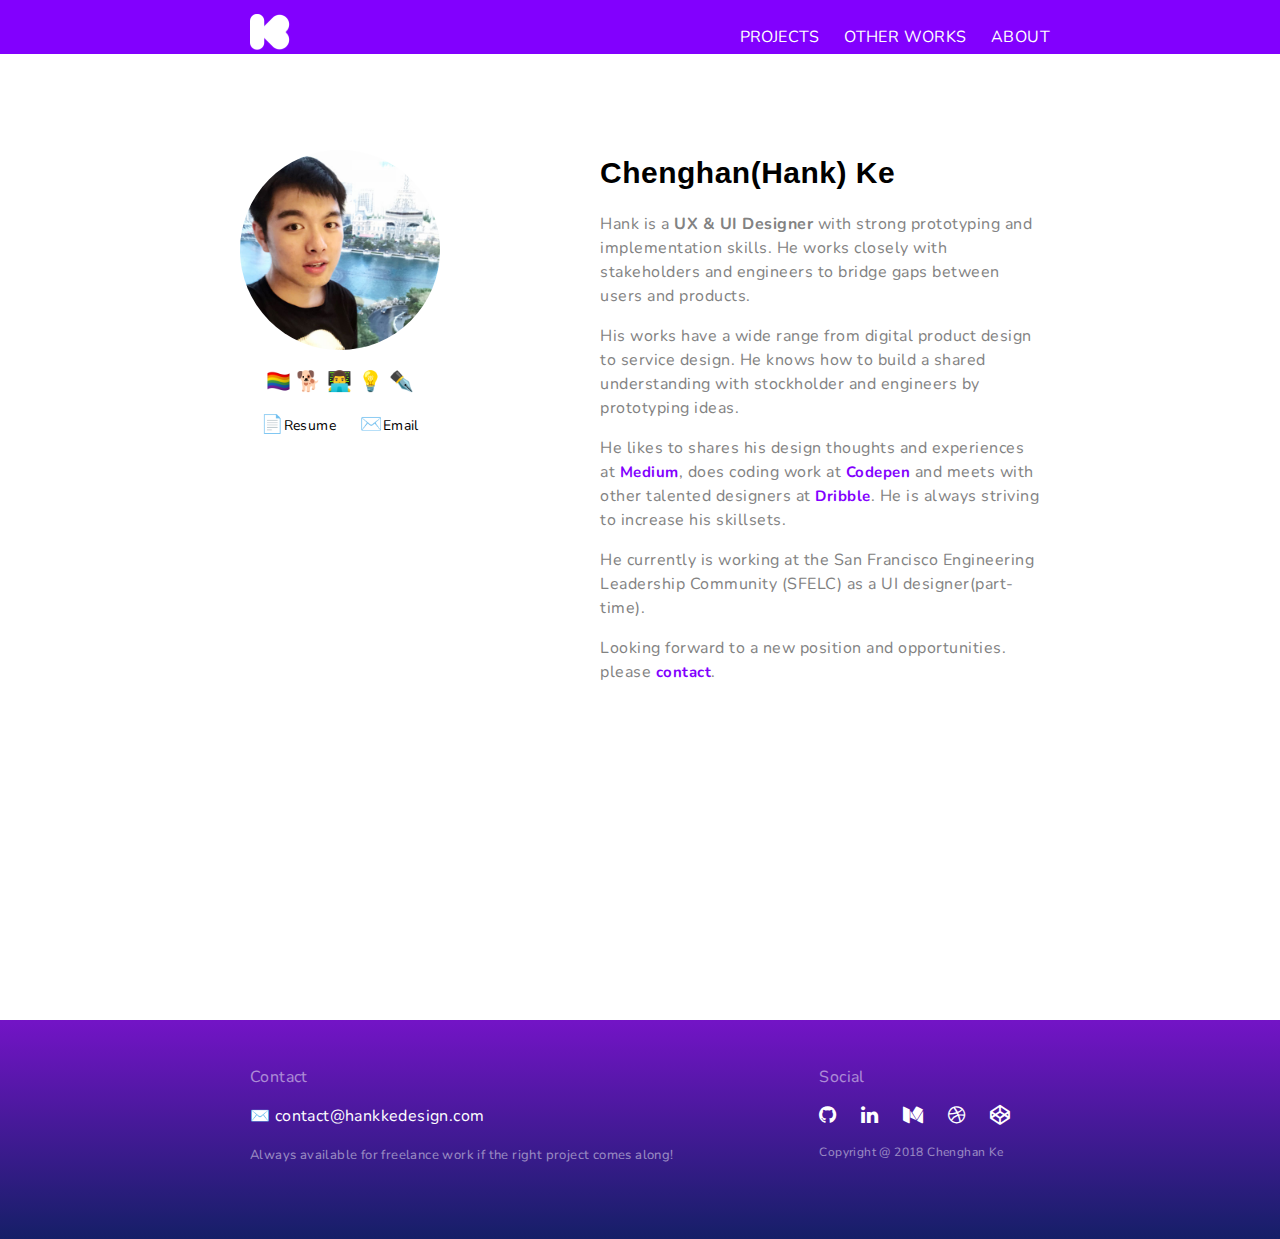
==== commit 5d0039de: "Changed text style/color / button/ doesn't fix favicon" ====
--- a/My Portfolio/about.html
+++ b/My Portfolio/about.html
@@ -6,13 +6,12 @@
 	<meta id="meta" name="viewport" content="width=device-width">
 	<link rel="icon" type="image/png" href="asset/favicon.png">
 	<!-- import style -->
-	<link rel="stylesheet" type="text/css" href="styles-about.css">
+	<link rel="stylesheet" type="text/css" href="styles_about.css">
     <!-- import icon -->
 	<link rel="stylesheet" href="https://cdnjs.cloudflare.com/ajax/libs/font-awesome/4.7.0/css/font-awesome.min.css">
 	<!-- font style -->
 	<link href="https://fonts.googleapis.com/css?family=Roboto" rel="stylesheet">
-	<link href="https://fonts.googleapis.com/css?family=Nunito:300" rel="stylesheet">
-	
+	<link href="https://fonts.googleapis.com/css?family=Nunito:200i,300,400,700,800,900" rel="stylesheet">
 </head>
 
 <body>
@@ -21,8 +20,7 @@
 		
     <header>
 		<div class="headerFlex">
-			<!-- <img src="asset/logo.png" id="logo"> -->
-           <!--  <a href="index.html"><img src="asset/logo.svg" id="logo"></a> -->
+	
 
            <a href="index.html"><img src="asset/logotest.png" id="logo"></a>
 		
@@ -42,10 +40,10 @@
 						<a href="about.html">ABOUT</a>
 					</li>
 				
-					<li>
+				<!-- 	<li>
 						<a href="https://blog.hankkedesign.com" target="_blank">BLOG</a>
 					</li>
-					
+					 -->
 				</ul>
 			</nav>
 		</div>
@@ -90,11 +88,11 @@
 					<li>
 						<a href="about.html">ABOUT</a>
 					</li>
-				
+				<!-- 
 					<li>
 						<a href="https://blog.hankkedesign.com" target="_blank">BLOG</a>
-					</li>
-					</a>
+					</li> -->
+					
 				</ul>
 			</nav>
 		</div>
@@ -114,7 +112,7 @@
 			<div>
 			<p id="emoji"> 🏳️‍🌈  🐕  👨‍💻  💡  ✒️</p>
 			<div id="resumeEmail">
-			<p id="resume"><a href="resume.html" target="_blank">RESUME</a></p>
+			<p id="resume"><a href="resume.html" target="_blank">Resume</a></p>
 			<p id="email"><a href="mailto:contact@hankkedesign.com" target="_top">Email</a></p>
 			</div>
 			</div>
@@ -130,7 +128,7 @@
 				<p class="hidden">He likes to shares his design thoughts and experiences at <a href="https://medium.com/@hankkechenghan">Medium</a>, does coding work at <a href="https://codepen.io/Panda_Hank/">Codepen</a> and meets with other talented designers at <a href="https://dribbble.com/hankke">Dribble</a>. He is always striving to increase his skillsets.</p>
 				<p class="hidden">He currently is working at the San Francisco Engineering Leadership Community (SFELC) as a UI designer(part-time). </p>
 
-				<p class="hidden">Looking forward to a new position and opportunities. please <a href="">contact</a>.<p>
+				<p class="hidden">Looking forward to a new position and opportunities. please <a href="mailto:contact@hankkedesign.com" target="_top">contact</a>.<p>
 			</div>
 		</div>
 
--- a/My Portfolio/styles_about.css
+++ b/My Portfolio/styles_about.css
@@ -0,0 +1,512 @@
+body{
+  margin:0;
+  padding: 0;
+  background-color: white;
+  box-sizing: border-box;
+  font-family: 'Nunito', sans-serif;
+  letter-spacing: 0.4px;
+  line-height: 23px;
+}
+
+p{
+	font-family: 'Nunito', sans-serif;
+}
+
+h1, h2{
+	font-family: 'Nunito', sans-serif;
+
+}
+
+/*---------- HEADER ----------------------------------------*/
+
+.mobile-bar-wrapper{
+  display: none;
+}
+
+header{
+  position: fixed;
+  top: 0;
+  left: 0;
+  width:100%;
+  height: 54px;
+  background-color: #8200FE;
+  display: flex;
+  flex-wrap: wrap;
+  justify-content: space-between;
+  z-index: 1;
+}
+
+header .headerFlex{
+  width:820px;
+  display: flex;
+  flex-wrap: wrap;
+  justify-content: space-between;
+  margin: 0 auto;
+  padding-top: 6px;
+  align-items:center;
+}
+
+
+header a{
+  position: relative;
+
+  text-decoration:none;
+  color: white;
+  font-size: 16px;
+  padding-left: 20px;
+
+}
+header nav a:before{
+  content:''; 
+  display:block;
+  position:absolute;
+    top:0;
+    bottom: 0;
+    left: 20px;
+    right: 0;
+    height: 227%;
+    width:80%;
+    margin: auto;
+    border-bottom: 5px solid #09DED3;
+    transform: scale(0);
+    opacity: 0;
+}
+header a:hover{
+  color: #09DED3;
+}
+header a:hover:before{
+  transform: scale(1);
+  opacity: 1;
+  transition: 0.2s;
+}
+
+
+header img#logo{
+  position: relative;
+  width:40px;
+}
+
+.mobile-bar-wrapper img#logo{
+  position: relative;
+  width:40px;
+  margin-top: 5px;
+  margin-left:16px;
+}
+
+
+
+
+nav ul {
+  width:100%;
+  margin-top: 20px;
+  padding: 0;
+
+}
+
+
+nav li{
+    display: inline;
+    color: white;
+    text-align: center;
+    text-decoration: none;
+}
+
+
+
+
+/*  ------BIO----------------------------------*/
+
+.bioWrap{
+	width:800px;
+	display: flex;
+	flex-wrap: wrap;
+	justify-content: space-between;
+	margin: 90px auto;
+	margin-bottom: 260px;
+	padding: 60px 30px;
+}
+
+#left{
+  text-decoration: none;
+}
+
+#left a{
+   text-decoration: none;
+   color: black;
+   font-size: 14px;
+}
+
+.BIO:before{
+	content: 'Chenghan(Hank) Ke';
+	font-size: 30px;
+  font-family: 'Montserrat', sans-serif;
+	display: block;
+	font-weight: bolder;
+  letter-spacing: 0.5px;
+  line-height: 46px;
+
+
+}
+.BIO p{
+	letter-spacing: 0.5px;
+  line-height: 24px;
+  color:#828282;
+}
+
+.BIO a{
+	text-decoration: none;
+	font-size: 15px;
+	font-weight: bold;
+	color: #8200FE;
+}
+
+.BIO a:hover{
+	text-decoration: none;
+	font-size: 15px;
+	font-weight: bolder;
+	color: #AA57F2;
+}
+
+#emoji{
+	font-size: 20px;
+	text-align: center;
+}
+
+#resume:before{
+	display: inline;
+	content: '📄';
+	font-size: 18px;
+}
+#resume{
+  display: inline;
+}
+
+#email{
+  display: inline;
+  margin-left: 20px;
+}
+#resumeEmail{
+  text-align: center;
+}
+
+#email:before{
+	display: inline;
+	content: '✉️';
+	font-size: 18px;
+}
+
+div.imageContainer{
+	display: block;
+	width: 200px;
+	height: 200px;
+	background-color: blue;
+	border-radius: 200px;
+	/*border-color: black;*/
+    background-size: cover;
+    background-position: center;
+    background-repeat: no-repeat;
+}
+
+div.contentCover{
+	width:440px;
+}
+
+
+
+
+/*---------- Footer ----------------------------------------*/
+
+footer{
+	color: white;
+	width:100%;
+	height: 219px;
+	margin-top: 100px;
+	background: linear-gradient(#7314C6, #151F67);
+}
+
+.footerWrap{
+    /*background-color: red;*/
+    width: 780px;
+    display: flex;
+	flex-wrap: wrap;
+	justify-content: space-between;
+	/*align-items:flex-end;*/
+	margin:0 auto;
+	padding:30px 0px;
+}
+p#footerContact{
+	opacity: 0.5;
+}
+
+p#footerFreelance{
+	opacity: 0.5;
+	font-size: 13px;
+}
+
+p#footerSocial{
+/*	margin-left: 20px;*/
+	opacity: 0.5;
+}
+
+.footerWrap div.socialIcon a{
+	text-decoration: none;
+	color:white;
+	margin-right:20px;
+}
+
+.footerWrap div.socialIcon a:hover{
+	text-decoration: none;
+	color:black;
+}
+
+p#footerCopyright{
+	/*margin-left: 20px;*/
+	font-size: 12px;
+	opacity: 0.5;
+}
+
+#footerEmail a{
+	text-decoration: none;
+	color:white;
+}
+
+
+
+/*----------Break Point(screen 500-820)---------------------*/
+@media (min-width:778px)and (max-width:860px){
+
+    header{
+    	width:100%;
+    }
+
+	header .headerFlex{
+		width:90%;
+	}
+
+	header .headerFlex nav{
+		margin-right: 20px;
+	}
+    
+    /*------hero page*/
+    .heroPage{
+    	height: auto;
+    }
+   
+   div.heroPage .flexBox{
+   	width: 60%;
+   	height: auto;
+   	/*flex-direction:column;*/
+    justify-content: flex-start;
+    align-content:center;
+   }
+
+   
+   p.#bioS{
+   	width: 100%;
+   }
+
+   #Hello {
+   	font-size: 3em;
+   	width:100%;
+   	line-height: 1em;
+   }
+   
+   .projectFlex{
+   	width: 100%; 
+   }
+
+   .socialIcon i{
+   	margin-left: 0px;
+   	margin-right: 20px;
+   }
+
+   /*------gallery*/
+    .bioWrap{
+   	width: 90%; 
+   }
+
+ 
+   /*------footer*/
+
+   div.footerWrap{
+   	width: 90%;
+      }
+
+   footer{
+   	height: auto;
+   }
+   
+ p#footerSocial{
+   	margin-left: 0px;
+   }
+
+  p#footerCopyright{
+   	margin-left: 0px;
+   }
+
+
+}
+
+/*----------Break Point(480  500)---------------------*/
+
+@media screen and (max-width:778px){
+
+    header{
+    	display: none;
+    }
+    
+
+    /*----moblie-showup---*/
+    .mobile-bar-wrapper{
+    	width: 100%;
+    	/*height: 100%;*/
+    	/*background: red;*/
+    	/*background-size: auto;*/
+
+    	display: block;
+    	position: fixed;
+    	top: 0px;
+    	left: 0px;
+    	z-index: 1;
+    }
+    /*------Header fixed--------------------------------*/
+    #headerFlex{
+    	height: 54px;
+    	background-color:#8200FE;
+    	display: flex;
+    	flex-wrap: wrap;
+    	justify-content: space-between;
+    	align-items:center;
+
+    }
+
+    #logoContainer{
+    	/*background: lightblue;*/
+
+    	width:90px;
+    	height:100%;
+    	padding-top:10px;
+    }
+   
+    #hamber{
+    	width: 40px;
+    	height: 40px;
+    /*	background: red;*/
+    }
+    
+    /*------menu animation*/
+    .bar1, .bar2, .bar3 {
+    width: 35px;
+    height: 5px;
+    background-color: white;
+    margin: 6px 0;
+    transition: 0.4s;
+   }
+   .change .bar1 {
+    -webkit-transform: rotate(-45deg) translate(-8px, 8px);
+    transform: rotate(-45deg) translate(-8px, 7px);
+    }
+
+    .change .bar2 {opacity: 0;}
+
+    .change .bar3 {
+        -webkit-transform: rotate(45deg) translate(-8px, -8px);
+        transform: rotate(45deg) translate(-8px, -8px);
+    }
+
+    /*--overlay-navigation---------*/
+
+    nav#overlayNavigation{
+    	width: 100%;
+    	height: 100%;
+    	/*background:#5B2788;*/
+    	background:#7806FC;
+    	opacity: 0.9;
+    	/*height:0%;
+    	width: 100%;*/
+    	display: none;
+    	/*transition: 0.5s;*/
+    }
+
+	nav ul {
+		width:100%;
+		height:1080px;
+		padding-top: 40%;
+    	font-size: 1.3em;
+    	margin: 0px;
+	}
+
+
+	nav li{
+		padding: 20px 0;
+	    display: block;
+	    color: white;
+	    text-align: center;
+	}
+
+	nav li a{
+		padding-left: 0px;
+		font-size: 1em;
+		text-decoration: none;
+		color: white;
+	}
+
+	nav li a:hover{
+		color:grey;
+		opacity: 1;
+		font-weight: bolder;
+	}
+
+
+
+/*------hero page-------*/
+ 
+    .bioWrap{
+     /* background: red;*/
+    	width:100%;
+    	height:100%;
+     /* margin: 90px auto;*/
+      margin: 100px 0;
+      padding: 20px 0px;
+      justify-content: center;
+    }
+    .BIO{
+      width:100%;
+      margin-top:60px; 
+    }
+
+    div.contentCover{
+      width:80%;
+    }
+
+
+   /*------gallery*/
+   
+ 
+   /*------footer*/
+
+   div.footerWrap{
+   	width: 90%;
+      }
+
+   footer{
+   	height: auto;
+   }
+   
+ p#footerSocial{
+   	margin-left: 0px;
+   }
+
+  p#footerCopyright{
+   	margin-left: 0px;
+   }
+}
+
+
+
+
+
+
+
+
+
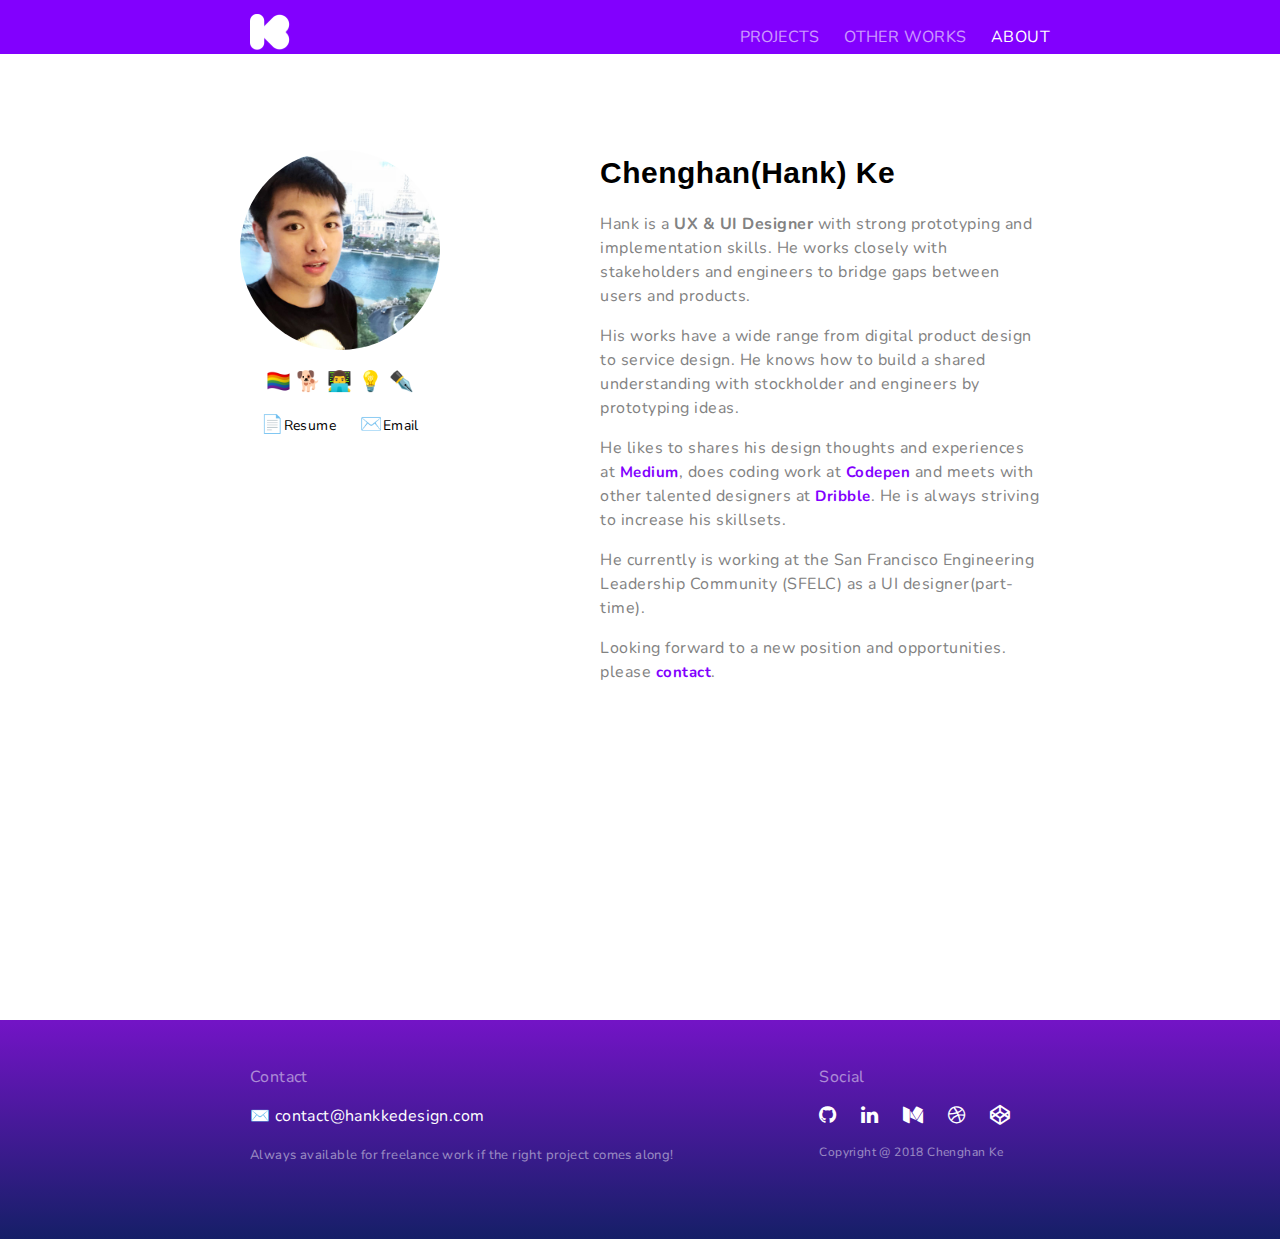
==== commit 31a7c3be: "Changes on navi, hero, resume,color, font-family,etc" ====
--- a/My Portfolio/about.html
+++ b/My Portfolio/about.html
@@ -28,15 +28,15 @@
 			
 			<nav>
 	           		<ul>
-					<li><a href="index.html">
+					<li id="project"><a href="index.html">
 						PROJECTS</a>
 					</li>
 					
-					<li>
+					<li id="other">
 						<a href="otherwork.html">OTHER WORKS</a>
 					</li>
 				
-					<li>
+					<li id="about">
 						<a href="about.html">ABOUT</a>
 					</li>
 				
@@ -112,7 +112,7 @@
 			<div>
 			<p id="emoji"> 🏳️‍🌈  🐕  👨‍💻  💡  ✒️</p>
 			<div id="resumeEmail">
-			<p id="resume"><a href="resume.html" target="_blank">Resume</a></p>
+			<p id="resume"><a href="https://drive.google.com/open?id=153uE2OjeFw8HSocWmqnchE8zqGKk1hvj" target="_blank">Resume</a></p>
 			<p id="email"><a href="mailto:contact@hankkedesign.com" target="_top">Email</a></p>
 			</div>
 			</div>
--- a/My Portfolio/styles_about.css
+++ b/My Portfolio/styles_about.css
@@ -16,6 +16,8 @@
 	font-family: 'Nunito', sans-serif;
 
 }
+
+
 
 /*---------- HEADER ----------------------------------------*/
 
@@ -111,6 +113,19 @@
     text-decoration: none;
 }
 
+#other{
+  opacity: 0.6;
+}
+#project{
+  opacity: 0.6;
+}
+#other:hover{
+  opacity: 1;
+}
+
+#project:hover{
+  opacity: 1;
+}
 
 
 
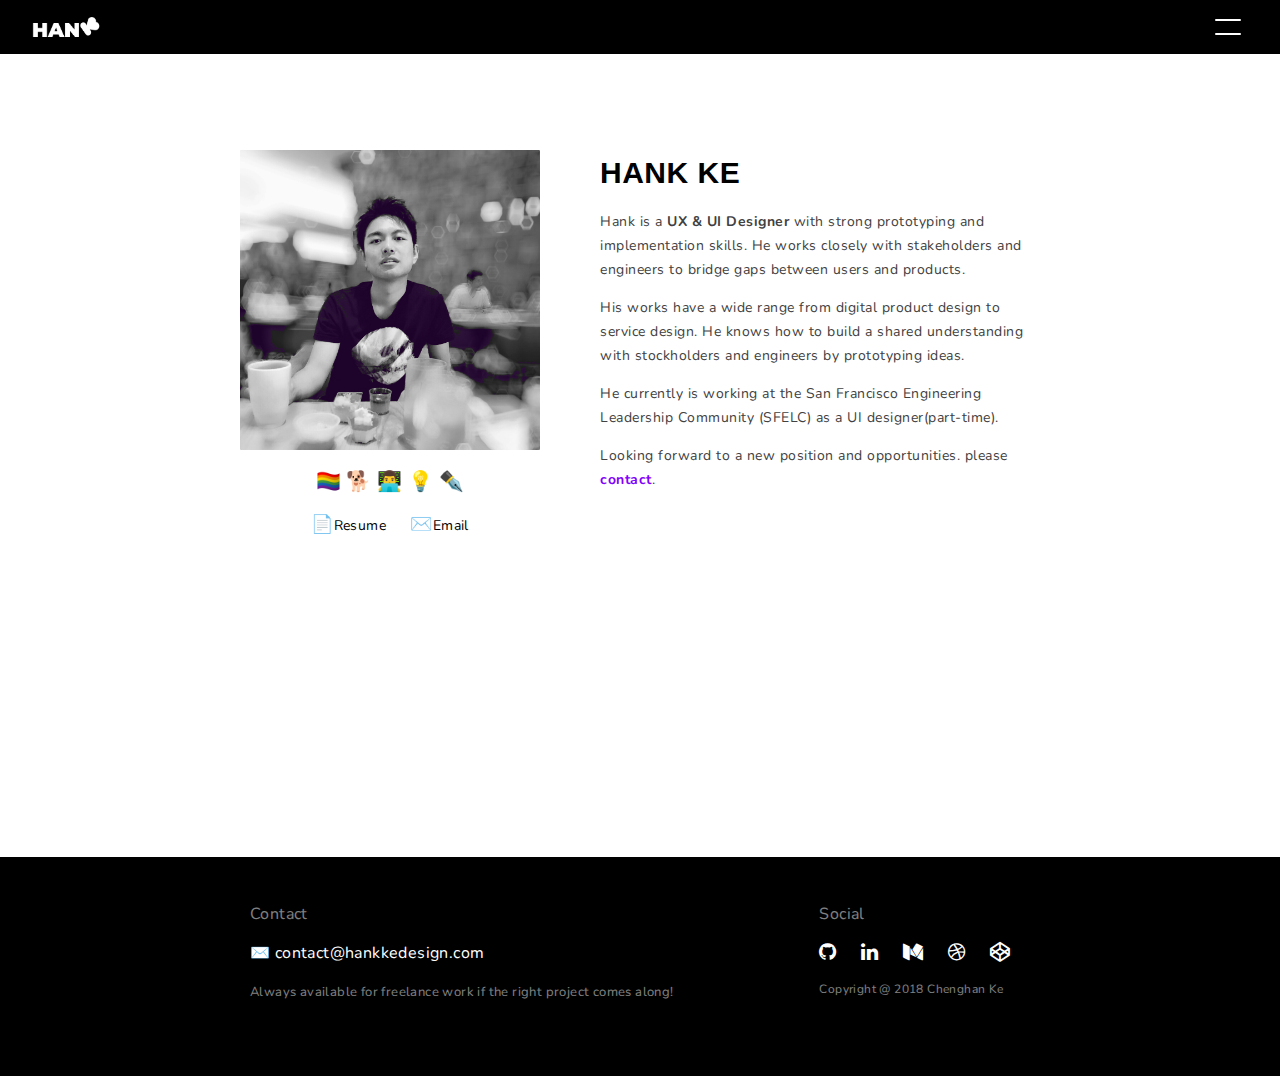
==== commit a762b71b: "change the color and index style" ====
--- a/My Portfolio/about.html
+++ b/My Portfolio/about.html
@@ -17,57 +17,23 @@
 <body>
 
 <!------NAVIGATION---------------------------------->
-		
-    <header>
-		<div class="headerFlex">
-	
-
-           <a href="index.html"><img src="asset/logotest.png" id="logo"></a>
-		
-
-			
-			<nav>
-	           		<ul>
-					<li id="project"><a href="index.html">
-						PROJECTS</a>
-					</li>
-					
-					<li id="other">
-						<a href="otherwork.html">OTHER WORKS</a>
-					</li>
-				
-					<li id="about">
-						<a href="about.html">ABOUT</a>
-					</li>
-				
-				<!-- 	<li>
-						<a href="https://blog.hankkedesign.com" target="_blank">BLOG</a>
-					</li>
-					 -->
-				</ul>
-			</nav>
-		</div>
-	
-	</header>
-
 	<!----moblie---->
 	<div class="mobile-bar-wrapper">
       <div class="headerFlex">
 			
            <div id="headerFlex">
 				<div id="logoContainer">
-				 <a href="index.html"><img src="asset/logotest.png" id="logo"></a>
+				<a href="index.html"><img src="asset/index/logo.png" id="logo"></a>
 				</div>
            
 
 				<!--------animated Icon----------->
-	            <div id="hamber" onclick="myFunction(this)"> 
-					  <div class="bar1"></div>
-					  <div class="bar2"></div>
-					  <div class="bar3"></div>
-	            </div>
+				<div id="hamber" onclick="myFunction(this)"> 
+					<div class="bar1"></div>
+					<div class="bar2"></div>
+				</div>
 				
-			</div>
+		</div>
 
 			<script>
 			function myFunction(x) {
@@ -88,16 +54,9 @@
 					<li>
 						<a href="about.html">ABOUT</a>
 					</li>
-				<!-- 
-					<li>
-						<a href="https://blog.hankkedesign.com" target="_blank">BLOG</a>
-					</li> -->
-					
-				</ul>
+					</ul>
 			</nav>
 		</div>
-		
-
 	</div>
 
 
@@ -112,7 +71,7 @@
 			<div>
 			<p id="emoji"> 🏳️‍🌈  🐕  👨‍💻  💡  ✒️</p>
 			<div id="resumeEmail">
-			<p id="resume"><a href="https://drive.google.com/open?id=153uE2OjeFw8HSocWmqnchE8zqGKk1hvj" target="_blank">Resume</a></p>
+			<p id="resume"><a href="https://drive.google.com/file/d/1Hpoog0Qh54SJ9NvYo4F2V7boL-COh70n/view" target="_blank">Resume</a></p>
 			<p id="email"><a href="mailto:contact@hankkedesign.com" target="_top">Email</a></p>
 			</div>
 			</div>
@@ -124,8 +83,8 @@
 			<div class="BIO">
 				<!-- <p>Always available for freelance work if the right project comes along! Email is the likely place I’ll respond.</p> -->
 				<p>Hank is a <b>UX & UI Designer</b> with strong prototyping and implementation skills. He works closely with stakeholders and engineers to bridge gaps between users and products. </p>
-				<p>His works have a wide range from digital product design to service design. He knows how to build a shared understanding with stockholder and engineers by prototyping ideas.  </p>
-				<p class="hidden">He likes to shares his design thoughts and experiences at <a href="https://medium.com/@hankkechenghan">Medium</a>, does coding work at <a href="https://codepen.io/Panda_Hank/">Codepen</a> and meets with other talented designers at <a href="https://dribbble.com/hankke">Dribble</a>. He is always striving to increase his skillsets.</p>
+				<p>His works have a wide range from digital product design to service design. He knows how to build a shared understanding with stockholders and engineers by prototyping ideas.  </p>
+				<!-- <p class="hidden">He likes to shares his design thoughts and experiences at <a href="https://medium.com/@hankkechenghan">Medium</a>, does coding work at <a href="https://codepen.io/Panda_Hank/">Codepen</a> and meets with other talented designers at <a href="https://dribbble.com/hankke">Dribbble</a>. He is always striving to increase his skillsets.</p> -->
 				<p class="hidden">He currently is working at the San Francisco Engineering Leadership Community (SFELC) as a UI designer(part-time). </p>
 
 				<p class="hidden">Looking forward to a new position and opportunities. please <a href="mailto:contact@hankkedesign.com" target="_top">contact</a>.<p>
@@ -148,7 +107,7 @@
 				<p id="footerSocial">Social</p>
 				<div class="socialIcon">
 					<a href="https://github.com/604112215" target="_blank"><i class="fa fa-github" style="font-size:20px;"></i></a>
-					<a href="https://www.linkedin.com/in/chenghan-ke-0b259b152/" target="_blank"><i class="fa fa-linkedin" style="font-size:20px;"></i></a>
+					<a href="https://www.linkedin.com/in/chenghan-ke" target="_blank"><i class="fa fa-linkedin" style="font-size:20px;"></i></a>
 					<a href="https://medium.com/@hankkechenghan" target="_blank"><i class="fa fa-medium" style="font-size:20px;"></i></a>
 					<!-- <a href=""><i class="fa fa-behance" style="font-size:20px;"></i></a> -->
 					<a href="https://dribbble.com/hankke" target="_blank"><i class="fa fa-dribbble" style="font-size:20px;"></i></a>
--- a/My Portfolio/styles_about.css
+++ b/My Portfolio/styles_about.css
@@ -22,110 +22,107 @@
 /*---------- HEADER ----------------------------------------*/
 
 .mobile-bar-wrapper{
-  display: none;
-}
-
-header{
+  width: 100%;
+  display: block;
   position: fixed;
-  top: 0;
-  left: 0;
-  width:100%;
+  top: 0px;
+  left: 0px;
+  background-color: black;
+  z-index: 1;
+}
+
+#headerFlex{
   height: 54px;
-  background-color: #8200FE;
+  width: 95%;
+  margin: 0 auto;
+  background-color: black;
   display: flex;
   flex-wrap: wrap;
   justify-content: space-between;
-  z-index: 1;
-}
-
-header .headerFlex{
-  width:820px;
-  display: flex;
-  flex-wrap: wrap;
-  justify-content: space-between;
-  margin: 0 auto;
-  padding-top: 6px;
   align-items:center;
 }
 
-
-header a{
-  position: relative;
-
-  text-decoration:none;
-  color: white;
-  font-size: 16px;
-  padding-left: 20px;
-
-}
-header nav a:before{
-  content:''; 
-  display:block;
-  position:absolute;
-    top:0;
-    bottom: 0;
-    left: 20px;
-    right: 0;
-    height: 227%;
-    width:80%;
-    margin: auto;
-    border-bottom: 5px solid #09DED3;
-    transform: scale(0);
-    opacity: 0;
-}
-header a:hover{
-  color: #09DED3;
-}
-header a:hover:before{
-  transform: scale(1);
-  opacity: 1;
-  transition: 0.2s;
-}
-
-
-header img#logo{
-  position: relative;
-  width:40px;
-}
-
-.mobile-bar-wrapper img#logo{
-  position: relative;
-  width:40px;
-  margin-top: 5px;
-  margin-left:16px;
-}
-
-
-
+#logoContainer{
+  width:79px;
+  padding: auto 0px;
+  height:100%;
+}
+#logo{
+  padding-top:15px; 
+  width:79px;
+
+}
+
+#hamber{
+  width: 40px;
+  height: 40px;
+  margin: auto 0px;
+  text-align: center;
+}
+
+/*------menu animation*/
+.bar1, .bar2{
+width: 26px;
+height: 2px;
+background-color: white;
+border-radius: 2px;
+margin:12px auto;
+transition: 0.4s;
+}
+.change .bar1 {
+-webkit-transform: rotate(-45deg) translate(-8px, 8px);
+transform: rotate(-45deg) translate(-8px, 7px);
+}
+
+.change .bar2 {opacity: 0;}
+
+.change .bar3 {
+  -webkit-transform: rotate(45deg) translate(-8px, -8px);
+  transform: rotate(45deg) translate(-8px, -8px);
+}
+
+/*--overlay-navigation---------*/
+
+nav#overlayNavigation{
+  width: 100%;
+  height: 100%;
+  background:black;
+  opacity: 0.9;
+  display: none;
+}
 
 nav ul {
   width:100%;
-  margin-top: 20px;
-  padding: 0;
-
+  height:1080px;
+  padding-top: 10%;
+  padding-left: 0px;
+  font-size: 1.3em;
+  margin: 0px;
 }
 
 
 nav li{
-    display: inline;
-    color: white;
-    text-align: center;
-    text-decoration: none;
-}
-
-#other{
-  opacity: 0.6;
-}
-#project{
-  opacity: 0.6;
-}
-#other:hover{
+  padding: 30px 0;
+  display: block;
+  color: white;
+  text-align: center;
+}
+
+nav li a{
+  padding-left: 0px;
+  font-size: 1.2em;
+  text-decoration: none;
+  font-weight: 700;
+  color: white;
+}
+
+nav li a:hover{
+  color:grey;
   opacity: 1;
-}
-
-#project:hover{
-  opacity: 1;
-}
+  font-weight: bolder;
+}
+
+
 
 
 
@@ -152,11 +149,11 @@
 }
 
 .BIO:before{
-	content: 'Chenghan(Hank) Ke';
+	content: 'HANK KE';
 	font-size: 30px;
   font-family: 'Montserrat', sans-serif;
 	display: block;
-	font-weight: bolder;
+	font-weight: 900;
   letter-spacing: 0.5px;
   line-height: 46px;
 
@@ -165,12 +162,13 @@
 .BIO p{
 	letter-spacing: 0.5px;
   line-height: 24px;
-  color:#828282;
+  font-size: 14px;
+  color:#414141;
 }
 
 .BIO a{
 	text-decoration: none;
-	font-size: 15px;
+	font-size: 14px;
 	font-weight: bold;
 	color: #8200FE;
 }
@@ -212,10 +210,10 @@
 
 div.imageContainer{
 	display: block;
-	width: 200px;
-	height: 200px;
+	width: 300px;
+	height: 300px;
 	background-color: blue;
-	border-radius: 200px;
+	border-radius: 1px;
 	/*border-color: black;*/
     background-size: cover;
     background-position: center;
@@ -236,7 +234,7 @@
 	width:100%;
 	height: 219px;
 	margin-top: 100px;
-	background: linear-gradient(#7314C6, #151F67);
+	background-color: black;
 }
 
 .footerWrap{
@@ -271,7 +269,7 @@
 
 .footerWrap div.socialIcon a:hover{
 	text-decoration: none;
-	color:black;
+	color:#9a67ea;
 }
 
 p#footerCopyright{
@@ -290,50 +288,7 @@
 /*----------Break Point(screen 500-820)---------------------*/
 @media (min-width:778px)and (max-width:860px){
 
-    header{
-    	width:100%;
-    }
-
-	header .headerFlex{
-		width:90%;
-	}
-
-	header .headerFlex nav{
-		margin-right: 20px;
-	}
-    
-    /*------hero page*/
-    .heroPage{
-    	height: auto;
-    }
    
-   div.heroPage .flexBox{
-   	width: 60%;
-   	height: auto;
-   	/*flex-direction:column;*/
-    justify-content: flex-start;
-    align-content:center;
-   }
-
-   
-   p.#bioS{
-   	width: 100%;
-   }
-
-   #Hello {
-   	font-size: 3em;
-   	width:100%;
-   	line-height: 1em;
-   }
-   
-   .projectFlex{
-   	width: 100%; 
-   }
-
-   .socialIcon i{
-   	margin-left: 0px;
-   	margin-right: 20px;
-   }
 
    /*------gallery*/
     .bioWrap{
@@ -365,114 +320,6 @@
 /*----------Break Point(480  500)---------------------*/
 
 @media screen and (max-width:778px){
-
-    header{
-    	display: none;
-    }
-    
-
-    /*----moblie-showup---*/
-    .mobile-bar-wrapper{
-    	width: 100%;
-    	/*height: 100%;*/
-    	/*background: red;*/
-    	/*background-size: auto;*/
-
-    	display: block;
-    	position: fixed;
-    	top: 0px;
-    	left: 0px;
-    	z-index: 1;
-    }
-    /*------Header fixed--------------------------------*/
-    #headerFlex{
-    	height: 54px;
-    	background-color:#8200FE;
-    	display: flex;
-    	flex-wrap: wrap;
-    	justify-content: space-between;
-    	align-items:center;
-
-    }
-
-    #logoContainer{
-    	/*background: lightblue;*/
-
-    	width:90px;
-    	height:100%;
-    	padding-top:10px;
-    }
-   
-    #hamber{
-    	width: 40px;
-    	height: 40px;
-    /*	background: red;*/
-    }
-    
-    /*------menu animation*/
-    .bar1, .bar2, .bar3 {
-    width: 35px;
-    height: 5px;
-    background-color: white;
-    margin: 6px 0;
-    transition: 0.4s;
-   }
-   .change .bar1 {
-    -webkit-transform: rotate(-45deg) translate(-8px, 8px);
-    transform: rotate(-45deg) translate(-8px, 7px);
-    }
-
-    .change .bar2 {opacity: 0;}
-
-    .change .bar3 {
-        -webkit-transform: rotate(45deg) translate(-8px, -8px);
-        transform: rotate(45deg) translate(-8px, -8px);
-    }
-
-    /*--overlay-navigation---------*/
-
-    nav#overlayNavigation{
-    	width: 100%;
-    	height: 100%;
-    	/*background:#5B2788;*/
-    	background:#7806FC;
-    	opacity: 0.9;
-    	/*height:0%;
-    	width: 100%;*/
-    	display: none;
-    	/*transition: 0.5s;*/
-    }
-
-	nav ul {
-		width:100%;
-		height:1080px;
-		padding-top: 40%;
-    	font-size: 1.3em;
-    	margin: 0px;
-	}
-
-
-	nav li{
-		padding: 20px 0;
-	    display: block;
-	    color: white;
-	    text-align: center;
-	}
-
-	nav li a{
-		padding-left: 0px;
-		font-size: 1em;
-		text-decoration: none;
-		color: white;
-	}
-
-	nav li a:hover{
-		color:grey;
-		opacity: 1;
-		font-weight: bolder;
-	}
-
-
 
 /*------hero page-------*/
  
